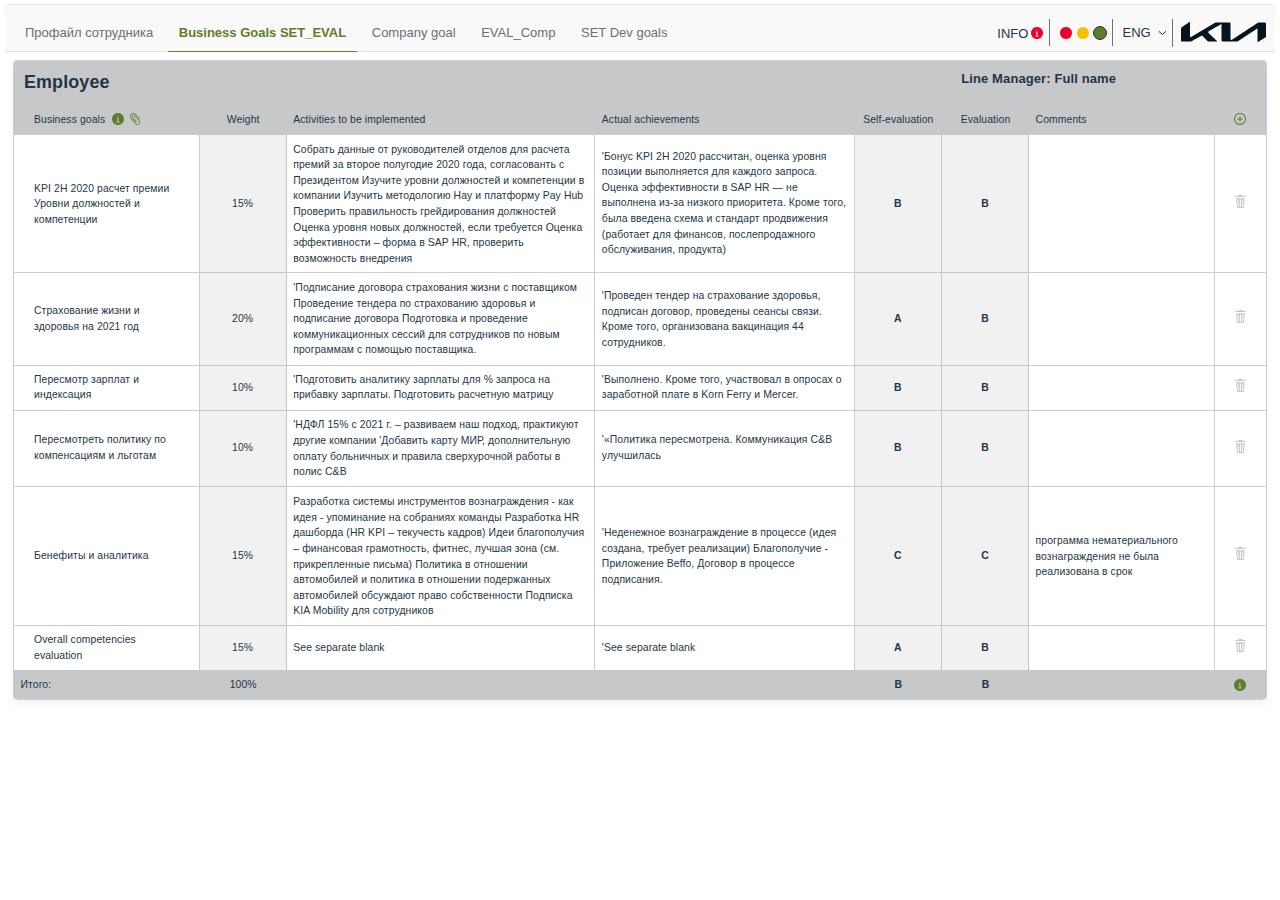
==== index.html @ 7da2debd "add table" ====
<!DOCTYPE html>
<html lang="en">

<head>
    <meta charset="UTF-8">
    <meta http-equiv="X-UA-Compatible" content="IE=edge">
    <meta name="viewport" content="width=device-width, initial-scale=1.0">
    <style class="theme">
    </style>
    <style>
        :root {
            --color-green: #5D7D2B;
            --color-red: #EA0029;
            --color-orange: #F3C300;
            --color-grey: #6D6E71;
            --color-blue: #1976D2;
            --color-dark-blue: #243646;
        }

        body,
        div,
        h2,
        h5,
        p,
        span {
            margin: 0;
            user-select: none;
            box-sizing: border-box;
        }

        body {
            border: 1px solid rgba(149, 155, 174, 0.25);
            border-radius: 4px;
            -webkit-border-radius: 4px;
            -moz-border-radius: 4px;
            -ms-border-radius: 4px;
            -o-border-radius: 4px;
            margin: 4px;
            min-width: 1000px;
            height: calc(100vh - 30px);
        }

        a {
            color: inherit;
            text-decoration: none;
            transition: opacity .3s ease;
            -webkit-transition: opacity .3s ease;
            -moz-transition: opacity .3s ease;
            -ms-transition: opacity .3s ease;
            -o-transition: opacity .3s ease;
        }

        a:hover {
            opacity: .8;
        }

        html {
            color: var(--color-dark-blue);
            font-size: 13px;
            font-family: Arial, sans-serif;
            font-weight: 400;
        }

        /* header */

        .header {
            border-bottom: 1px solid rgba(149, 155, 174, 0.25);
            display: flex;
            align-items: center;
            justify-content: space-between;
            flex-wrap: nowrap;
            padding: 9px;
            padding-bottom: 0;
            background-color: #F9F9F9;
        }

        .nav {
            color: var(--color-grey);
            white-space: nowrap;
        }

        .nav__link {
            padding: 11px;
            display: inline-block;
        }

        .nav__link.active {
            position: relative;
            color: var(--theme-color);
            font-weight: 700;
        }

        .nav__link.active::after {
            position: absolute;
            content: "";
            bottom: -1px;
            left: 0;
            right: 0;
            height: 1px;
            background: var(--theme-color);
        }

        .header__actions {
            display: flex;
            align-items: center;
            flex-wrap: nowrap;
        }

        #info-link {
            text-transform: uppercase;
            position: relative;
            padding-right: 15px;
            height: 14px;
        }

        #info-link>.info__icon {
            position: absolute;
            height: 14px;
            top: 50%;
            right: 0;
            transform: translateY(-50%);
        }

        .color-theme {
            display: flex;
            align-items: center;
        }

        .color-theme__item {
            display: inline-block;
            border: 1px solid #fff;
            width: 14px;
            height: 14px;
            border-radius: 50%;
            -webkit-border-radius: 50%;
            -moz-border-radius: 50%;
            -ms-border-radius: 50%;
            -o-border-radius: 50%;
            cursor: pointer;
            transition: opacity .3s ease;
            -webkit-transition: opacity .3s ease;
            -moz-transition: opacity .3s ease;
            -ms-transition: opacity .3s ease;
            -o-transition: opacity .3s ease;
        }

        .color-theme__item:not(:last-child) {
            margin-right: 3px;
        }

        .color-theme__item.red {
            background-color: var(--color-red);
        }

        .color-theme__item.orange {
            background-color: var(--color-orange);
        }

        .color-theme__item.green {
            background-color: var(--color-green);
        }

        .color-theme__item.active {
            border-color: var(--color-dark-blue);
            cursor: default;
        }

        .color-theme__item:not(.active):hover {
            opacity: .6;
        }

        .lang {
            cursor: pointer;
            transition: opactity .3s ease;
            -webkit-transition: opactity .3s ease;
            -moz-transition: opactity .3s ease;
            -ms-transition: opactity .3s ease;
            -o-transition: opactity .3s ease;
            white-space: nowrap;
        }

        .lang:hover {
            color: rgba(36, 54, 78, .7);
        }

        .lang .arrow-icon {
            position: relative;
            padding-right: 16px;
        }

        .lang .arrow-icon>svg {
            position: absolute;
            top: 50%;
            right: 0px;
            transform: translateY(-50%);
            -webkit-transform: translateY(-50%);
            -moz-transform: translateY(-50%);
            -ms-transform: translateY(-50%);
            -o-transform: translateY(-50%);
        }

        .actions__item {
            margin: 0 .6rem;
            position: relative;
            padding-top: .5rem;
            padding-bottom: .5rem;
        }

        .actions__item::after {
            content: "";
            position: absolute;
            top: 0;
            bottom: 0;
            right: -.5rem;
            width: 1px;
            background-color: var(--color-grey);
        }

        .logo {
            margin-left: .5rem;
        }

        .lang .menu-handler {
            display: none;
        }

        .lang .select {
            position: absolute;
            background-color: #F9F9F9;
            top: 2.5rem;
            left: -10px;
            right: 0;
            display: none;
            flex-direction: column;
            color: var(--color-dark-blue);
            border-radius: 4px;
            -webkit-border-radius: 4px;
            -moz-border-radius: 4px;
            -ms-border-radius: 4px;
            -o-border-radius: 4px;
            border: 1px solid rgba(149, 155, 174, 0.25);
        }

        .lang .menu-handler:checked~.select {
            display: flex;
        }

        .menu-handler:checked+.arrow-icon svg {
            transform: rotate(180deg) translateY(50%);
            -webkit-transform: rotate(180deg) translateY(50%);
            -moz-transform: rotate(180deg) translateY(50%);
            -ms-transform: rotate(180deg) translateY(50%);
            -o-transform: rotate(180deg) translateY(50%);
        }

        .lang .select .select__option {
            text-transform: uppercase;
            text-align: center;
            padding: .5rem;
            transition: background .2s ease;
            -webkit-transition: background .2s ease;
            -moz-transition: background .2s ease;
            -ms-transition: background .2s ease;
            -o-transition: background .2s ease;
        }

        .lang .select .select__option:hover {
            background-color: var(--color-grey);
            color: #fff;
        }

        /* table */

        .container {
            padding-left: 20px !important;
            padding-right: 20px !important;
        }

        .table {
            text-rendering: optimizeSpeed;
            line-height: 1.5;
            letter-spacing: 0.1px;
            color: var(--color-dark-blue);
            font-family: 'Roboto', "Arial", sans-serif;
            font-style: normal;
            font-weight: 400;
            padding: 8px;
        }

        .table .table__wrapper {
            border: 1px solid rgba(149, 155, 174, 0.5);
            -webkit-box-shadow: 0px 4px 8px rgba(0, 0, 0, 0.05);
            box-shadow: 0px 4px 8px rgba(0, 0, 0, 0.05);
            border-radius: 4px;
            display: flex;
            flex-direction: column;
        }

        .table .table__wrapper .table__header {
            display: -webkit-box;
            display: -ms-flexbox;
            display: flex;
            -webkit-box-pack: justify;
            -ms-flex-pack: justify;
            justify-content: space-between;
            background-color: #C7C8CA;
            font-weight: 700;
            padding-top: 8px;
        }


        .table .table__wrapper .table__header .header__title {
            font-size: 1.38rem;
            padding-left: 10px;
        }

        .table .table__wrapper .table__header .header__info {
            margin-right: 150px;
        }

        .text-center {
            text-align: center;
            justify-content: center;
        }

        .table .table__wrapper .table__row {
            display: -webkit-box;
            display: -ms-flexbox;
            display: flex;
            -webkit-box-pack: justify;
            -ms-flex-pack: justify;
            justify-content: space-between;
            -webkit-box-align: center;
            -ms-flex-align: center;
            align-items: center;
            font-size: .8rem;
        }

        .table .table__wrapper .table__row .table__col {
            width: 5%;
            -ms-grid-column-align: stretch;
            justify-self: stretch;
            text-overflow: ellipsis;
            overflow: hidden;
            padding: 0.5rem;
            border-right: 1px solid rgba(149, 155, 174, 0.5);
            border-top: 1px solid rgba(149, 155, 174, 0.5);
            align-self: stretch
        }

        .table .table__wrapper .table__row .table__col_gray {
            background-color: rgba(199, 200, 202, 0.25);
        }


        .table .table__wrapper .table__footer .table__row .table__col,
        .table .table__wrapper .table__head .table__row .table__col {
            border: none;
        }

        .table .table__wrapper .table__row .table__col:last-child {
            border-right: 0;
        }

        .table .table__wrapper .table__row .table__col.table__col_extra-mini {
            flex-grow: 1;
            flex-basis: 3rem;
        }

        .table .table__wrapper .table__row .table__col.table__col_mini {
            flex-grow: 2;
        }

        .table .table__wrapper .table__row .table__col.table__col_medium {
            flex-grow: 10;
        }

        .table .table__wrapper .table__row .table__col.table__col_extra-large {
            flex-grow: 20;
        }

        .table .table__wrapper .table__row .table__col.table__col_large {
            flex-grow: 16;
        }

        .table .table__wrapper .table__head {
            background: #C7C8CA;
            padding-top: .7rem;
            font-size: .85rem;
        }

        .table .table__wrapper .table__footer {
            background: #C7C8CA;
            border-radius: 0 0 3px 3px;
        }

        .font-bold {
            font-weight: 700;
        }

        .vertical-center {
            position: relative;
        }

        .col__text {
            position: relative;
            top: 50%;
            transform: translateY(-50%);
            -webkit-transform: translateY(-50%);
            -moz-transform: translateY(-50%);
            -ms-transform: translateY(-50%);
            -o-transform: translateY(-50%);
        }

        .flex {
            display: flex;
            align-items: center;
        }

        .button_info,
        .button_attachment {
            margin-left: .5rem;
        }

        .button {
            cursor: pointer;
        }

        .button:hover {
            opacity: .7;
        }

        .button_del:hover svg path {
            transition: fill .2s ease;
            -webkit-transition: fill .2s ease;
            -moz-transition: fill .2s ease;
            -ms-transition: fill .2s ease;
            -o-transition: fill .2s ease;
        }

        .button_del:hover svg path {
            fill: var(--color-red);
        }

        .button_theme-color svg path {
            fill: var(--theme-color);
        }

        .scroll-container {
            overflow-y: auto;
            scrollbar-width: 5px;
            scrollbar-color: #C7C8CA;
        }

        .scroll-container::-webkit-scrollbar-track {
            box-shadow: none;
            -webkit-box-shadow: none;
            background-color: #fff;
        }

        .scroll-container::-webkit-scrollbar {
            width: 5px;
            background-color: #fff;
        }

        .scroll-container::-webkit-scrollbar-thumb {
            background-color: #C7C8CA;
            border-radius: 10px;
            -webkit-border-radius: 10px;
            -moz-border-radius: 10px;
            -ms-border-radius: 10px;
            -o-border-radius: 10px;
        }




        body {
            overflow-y: hidden;
            scrollbar-width: 5px;
            height: 8px;
            scrollbar-color: #C7C8CA;
        }

        body::-webkit-scrollbar-track {
            box-shadow: none;
            -webkit-box-shadow: none;
            background-color: #fff;
        }

        body::-webkit-scrollbar {
            width: 8px;
            height: 8px;
            background-color: #fff;
        }

        body::-webkit-scrollbar-thumb {
            background-color: #C7C8CA;
            border-radius: 10px;
            -webkit-border-radius: 10px;
            -moz-border-radius: 10px;
            -ms-border-radius: 10px;
            -o-border-radius: 10px;
        }

        .table .table__wrapper .table__row .table__col.table__col_relative {
            position: relative;
            overflow: visible;
        }

        .table__col_relative .tooltip {
            display: none;
        }

        .table .table__wrapper .table__row .table__col.table__col_relative .tooltip.active {
            display: block;
            position: absolute;
            bottom: 0;
            left: 10px;
            background: #FFFBDA;
            border: 0.3px solid #928407;
            z-index: 1;
            padding: 20px 20px 10px 10px;
            transform: translateY(100%);
        }

        .cross {
            width: 10px;
            height: 10px;
            position: absolute;
            top: 5px;
            right: 5px;
            cursor: pointer;
        }

        .cross .line {
            top: 5px;
            height: 1px;
            background: #928407;
            transform: rotate(45deg) translate(3px, 3px);
        }

        .cross .line::before {
            content: "";
            display: block;
            height: 1px;
            background: #928407;
            transform: rotate(90deg);
            -webkit-transform: rotate(90deg);
            -moz-transform: rotate(90deg);
            -ms-transform: rotate(90deg);
            -o-transform: rotate(90deg);
        }
    </style>
</head>

<body class="body_scroll">

    <header class="header">
        <nav class="nav">
            <a href="profile-link" id="profile-link" class="nav__link">Профайл сотрудника</a>
            <a href="SET_EVAL-link" id="SET_EVAL-link" class="nav__link active">Business Goals SET_EVAL</a>
            <a href="Сompany_goal-link" id="Сompany_goal-link" class="nav__link">Сompany goal</a>
            <a href="EVAL_Comp-link" id="EVAL_Comp-link" class="nav__link">EVAL_Comp</a>
            <a href="SET_Dev_goals-link" id="SET_Dev_goals-link" class="nav__link">SET Dev goals</a>
        </nav>

        <div class="header__actions">
            <a href="info-link" id="info-link" class="info actions__item">
                <span>info</span>
                <svg class="info__icon" width="12" height="12" viewBox="0 0 12 12" fill="none"
                    xmlns="http://www.w3.org/2000/svg">
                    <path
                        d="M6 0C2.69147 0 0 2.69147 0 6C0 9.30853 2.69147 12 6 12C9.30853 12 12 9.30853 12 6C12 2.69147 9.30853 0 6 0ZM6 2.50003C6.27603 2.50003 6.49997 2.72397 6.49997 3C6.49997 3.27603 6.27603 3.49997 6 3.49997C5.72397 3.49997 5.50003 3.27603 5.50003 3C5.50003 2.72397 5.72397 2.50003 6 2.50003ZM7.125 9.49997H4.875C4.59851 9.49997 4.37503 9.27603 4.37503 9C4.37503 8.72397 4.59851 8.50003 4.875 8.50003H5.50003V5.50003H5.12503C4.84854 5.50003 4.62497 5.276 4.62497 4.99997C4.62497 4.72403 4.84854 4.5 5.12503 4.5H6C6.27649 4.5 6.49997 4.72403 6.49997 4.99997V8.50003H7.125C7.40149 8.50003 7.62497 8.72397 7.62497 9C7.62497 9.27603 7.40149 9.49997 7.125 9.49997Z"
                        fill="#EA0029" />
                </svg>

            </a>
            <div class="color-theme actions__item">
                <div class="color-theme__item red" data-color="red"></div>
                <div class="color-theme__item orange" data-color="orange"></div>
                <div class="color-theme__item green" data-color="green"></div>
            </div>
            <label for="menu-handler" class="lang actions__item">
                <span class="selected-lang">
                    ENG
                </span>
                <input class="menu-handler" type="checkbox" id="menu-handler">

                <span class="arrow-icon">
                    <svg width="9" height="5" viewBox="0 0 9 5" fill="none" xmlns="http://www.w3.org/2000/svg">
                        <path d="M7.75 1L4.375 4L1 1" stroke="#212936" stroke-linecap="round" stroke-linejoin="round" />
                    </svg>

                </span>

                <div class="select">
                    <a href="set_lang_en" id="set_lang_en" class="select__option">eng</a>
                    <a href="set_lang_ru" id="set_lang_ru" class="select__option">ru</a>
                    <a href="set_lang_de" id="set_lang_de" class="select__option">de</a>
                </div>
            </label>
            <div class="logo">
                <svg width="85" height="21" viewBox="0 0 85 21" fill="none" xmlns="http://www.w3.org/2000/svg">
                    <path
                        d="M1 6.00007L8.5 1.00007C8.9 0.733405 9 1.55563 9 2.00007V15.5001C9 16.3001 9.66667 16.1667 10 16.0001L34.5 1.50007H48C49.2 1.50007 49.5 2.16674 49.5 2.50007V18.0001C49.5 18.8001 50.1667 19.0001 50.5 19.0001C59 13.5001 76.1 2.40007 76.5 2.00007C76.9 1.60007 77.6667 1.50007 78 1.50007H83.5C84.7 1.50007 85 2.50007 85 3.00007V16.0001C83.1667 17.1667 79.2 19.7001 78 20.5001C76.8 21.3001 76.5 20.8334 76.5 20.5001V8.00007C76.5 7.20007 75.8333 7.66674 75.5 8.00007L56.5 20.5001H42C40.8 20.5001 40.5 19.8334 40.5 19.5001V3.50007C40.5 3.10007 39.8333 3.33341 39.5 3.50007C35.6667 5.66674 27.9 10.1001 27.5 10.5001C27.1 10.9001 27.3333 11.6667 27.5 12.0001L36.5 20.5001H27L21.5 15.0001C21.1 14.6001 20.3333 14.8334 20 15.0001C17.8333 16.1667 13.2 18.7001 12 19.5001C10.8 20.3001 9.83333 20.5001 9.5 20.5001H1C0.2 20.5001 0 19.8334 0 19.5001V8.50007C0 6.90007 0.666667 6.16674 1 6.00007Z"
                        fill="#05141F" />
                </svg>

            </div>
        </div>
    </header>

    <!-- table -->
    <div class="table">
        <div class="table__wrapper">
            <div class="table__header ">
                <p class="header__title">Employee</p>
                <p class="header__info">Line Manager: Full name</p>
            </div>

            <!-- Шапка таблицы -->
            <div class="table__head ">
                <!-- Ряд таблицы -->
                <div class="table__row">
                    <!-- Колонка таблицы и ее размер
                (table__col_extra-mini table__col_mini table__col_medium table__col_large table__col_extra-large) -->
                    <div class="table__col table__col_medium container flex table__col_relative">
                        <!-- окно подсказки (открывается после нажатия иконки инфо) -->
                        <div class="tooltip" id="tooltip">
                            <!-- текст -->
                            <span>
                                ТекстТекстТекстТекстТекстТекстТекстТекст
                            </span>
                            <div class="cross" id="close-tooltip">
                                <div class="line"></div>
                            </div>

                        </div>
                        <p>Business goals</p>
                        <div id="button_head-info" class="button button_theme-color button_info flex"><svg
                                class="info__icon" width="12" height="12" viewBox="0 0 12 12" fill="none"
                                xmlns="http://www.w3.org/2000/svg">
                                <path
                                    d="M6 0C2.69147 0 0 2.69147 0 6C0 9.30853 2.69147 12 6 12C9.30853 12 12 9.30853 12 6C12 2.69147 9.30853 0 6 0ZM6 2.50003C6.27603 2.50003 6.49997 2.72397 6.49997 3C6.49997 3.27603 6.27603 3.49997 6 3.49997C5.72397 3.49997 5.50003 3.27603 5.50003 3C5.50003 2.72397 5.72397 2.50003 6 2.50003ZM7.125 9.49997H4.875C4.59851 9.49997 4.37503 9.27603 4.37503 9C4.37503 8.72397 4.59851 8.50003 4.875 8.50003H5.50003V5.50003H5.12503C4.84854 5.50003 4.62497 5.276 4.62497 4.99997C4.62497 4.72403 4.84854 4.5 5.12503 4.5H6C6.27649 4.5 6.49997 4.72403 6.49997 4.99997V8.50003H7.125C7.40149 8.50003 7.62497 8.72397 7.62497 9C7.62497 9.27603 7.40149 9.49997 7.125 9.49997Z"
                                    fill="gray" />
                            </svg>
                        </div>
                        <a id="button_attachment" href="button button_attachment"
                            class="button_attachment button_theme-color flex">
                            <svg xmlns="http://www.w3.org/2000/svg" width="11" height="12" viewBox="0 0 11 12"
                                fill="none">
                                <path
                                    d="M9.44164 7.39591L8.60855 6.5084L4.85979 2.51492C4.1689 1.78441 3.05366 1.78661 2.36536 2.51988C1.67705 3.25315 1.67498 4.44125 2.3607 5.17727L6.10929 9.17194C6.26261 9.33537 6.5113 9.33537 6.66471 9.17194C6.81803 9.00852 6.81803 8.74367 6.66471 8.58024L2.91612 4.58557C2.53273 4.17713 2.53273 3.51506 2.91612 3.10663C3.29951 2.69819 3.92098 2.69819 4.30437 3.10663L8.05408 7.1001L8.88717 7.98752C9.57737 8.72309 9.57711 9.91541 8.88674 10.6506C8.19628 11.3858 7.07716 11.3856 6.38696 10.6501L5.69288 9.91036L1.80537 5.76888L1.52761 5.47308C0.556813 4.40652 0.569144 2.70738 1.55521 1.65681C2.54136 0.606325 4.1363 0.593189 5.13746 1.62741L9.30263 6.06478C9.40189 6.17043 9.5465 6.21168 9.68197 6.173C9.81752 6.13432 9.92342 6.02161 9.95972 5.87719C9.99602 5.73278 9.95722 5.57881 9.85805 5.47308L5.69288 1.0358C4.38844 -0.347513 2.27912 -0.344941 0.977711 1.04158C-0.323788 2.42802 -0.326203 4.67513 0.972279 6.06478L5.13746 10.5021L5.83257 11.2418C6.83502 12.2675 8.42367 12.2504 9.40637 11.2032C10.3892 10.156 10.4048 8.46357 9.44164 7.39591Z"
                                    fill="#5D7D2B" />
                            </svg>
                        </a>
                    </div>
                    <div class="table__col table__col_mini  text-center">Weight</div>
                    <div class="table__col table__col_extra-large"> Activities to be implemented </div>
                    <div class="table__col table__col_large">Actual achievements</div>
                    <div class="table__col table__col_mini text-center">Self-evaluation</div>
                    <div class="table__col table__col_mini text-center">Evaluation</div>
                    <div class="table__col table__col_medium"> Comments</div>
                    <div class="table__col table__col_extra-mini vertical-center text-center flex">
                        <a class="button button_add flex text-center button_theme-color" id="button_add"
                            href="button_add">
                            <svg width="12" height="12" viewBox="0 0 12 12" fill="none"
                                xmlns="http://www.w3.org/2000/svg">
                                <path fill-rule="evenodd" clip-rule="evenodd"
                                    d="M12 6C12 9.31371 9.31371 12 6 12C2.68629 12 0 9.31371 0 6C0 2.68629 2.68629 0 6 0C9.31371 0 12 2.68629 12 6ZM10.9756 6C10.9756 8.74795 8.74795 10.9756 6 10.9756C3.25205 10.9756 1.02439 8.74795 1.02439 6C1.02439 3.25205 3.25205 1.02439 6 1.02439C8.74795 1.02439 10.9756 3.25205 10.9756 6ZM5.5122 3.5122C5.5122 3.24279 5.73059 3.02439 6 3.02439C6.26941 3.02439 6.4878 3.24279 6.4878 3.5122V5.5122H8.4878C8.75721 5.5122 8.97561 5.73059 8.97561 6C8.97561 6.26941 8.75721 6.4878 8.4878 6.4878H6.4878V8.4878C6.4878 8.75721 6.26941 8.97561 6 8.97561C5.73059 8.97561 5.5122 8.75721 5.5122 8.4878V6.4878H3.5122C3.24279 6.4878 3.02439 6.26941 3.02439 6C3.02439 5.73059 3.24279 5.5122 3.5122 5.5122H5.5122V3.5122Z"
                                    fill="#5D7D2B" />
                            </svg>
                        </a>
                    </div>
                </div>
            </div>

            <div class="table__body scroll-container"></div>

        </div>
    </div>
</body>
<script>
    // цветовая тема
    // green или red или orange
    let themeColor = "green";

    // заполнение таблицы текстом (основная часть)
    const tableContent = [
        // ряд 1
        {
            col_1: `KPI 2H 2020 расчет премии Уровни должностей и компетенции`,
            col_2: `15%`,
            col_3: `Собрать данные от руководителей отделов для расчета премий за второе полугодие 2020 года, согласованть с Президентом
Изучите уровни должностей и компетенции в компании
Изучить методологию Hay и платформу Pay Hub
Проверить правильность грейдирования должностей
Оценка уровня новых должностей, если требуется
Оценка эффективности – форма в SAP HR, проверить возможность внедрения`,
            col_4: `'Бонус KPI 2H 2020 рассчитан, оценка уровня позиции выполняется для каждого запроса.
Оценка эффективности в SAP HR — не выполнена из-за низкого приоритета.
Кроме того, была введена схема и стандарт продвижения (работает для финансов, послепродажного обслуживания, продукта)`,
            col_5: `b`,
            col_6: `b`,
            col_7: ``
        },
        // ряд 2
        {
            col_1: `Страхование жизни и здоровья на 2021 год`,
            col_2: `20%`,
            col_3: `'Подписание договора страхования жизни с поставщиком
Проведение тендера по страхованию здоровья и подписание договора
Подготовка и проведение коммуникационных сессий для сотрудников по новым программам с помощью поставщика.`,
            col_4: `'Проведен тендер на страхование здоровья, подписан договор, проведены сеансы связи. Кроме того, организована вакцинация 44 сотрудников.`,
            col_5: `A`,
            col_6: `B`,
            col_7: ``
        },
        // ряд 3
        {
            col_1: `Пересмотр зарплат и индексация`,
            col_2: `10%`,
            col_3: `'Подготовить аналитику зарплаты для % запроса на прибавку зарплаты.
Подготовить расчетную матрицу`,
            col_4: `'Выполнено. Кроме того, участвовал в опросах о заработной плате в Korn Ferry и Mercer.`,
            col_5: `B`,
            col_6: `B`,
            col_7: ``
        },
        // ряд 4
        {
            col_1: `Пересмотреть политику по компенсациям и льготам`,
            col_2: `10%`,
            col_3: `'НДФЛ 15% с 2021 г. – развиваем наш подход, практикуют другие компании
'Добавить карту МИР, дополнительную оплату больничных и правила сверхурочной работы в полис C&B`,
            col_4: `'«Политика пересмотрена.
Коммуникация C&B улучшилась`,
            col_5: `B`,
            col_6: `B`,
            col_7: ``
        },
        // ряд 5
        {
            col_1: `Бенефиты и аналитика`,
            col_2: `15%`,
            col_3: `Разработка системы инструментов вознаграждения - как идея - упоминание на собраниях команды
Разработка HR дашборда (HR KPI – текучесть кадров)
Идеи благополучия – финансовая грамотность, фитнес, лучшая зона (см. прикрепленные письма)
Политика в отношении автомобилей и политика в отношении подержанных автомобилей обсуждают право собственности
Подписка KIA Mobility для сотрудников`,
            col_4: `'Неденежное вознаграждение в процессе (идея создана, требует реализации)
Благополучие - Приложение Beffo, Договор в процессе подписания.`,
            col_5: `C`,
            col_6: `C`,
            col_7: `программа нематериального вознаграждения не была реализована в срок`
        },
        // ряд 6
        {
            col_1: `Overall competencies evaluation`,
            col_2: `15%`,
            col_3: `See separate blank`,
            col_4: `'See separate blank`,
            col_5: `A`,
            col_6: `B`,
            col_7: ``
        },
    ];
    // заполнение таблицы текстом (итог)
    const tableSum = {
        weight: '100%',
        selfEvaluation: 'b',
        evaluation: 'b'
    }



    // ---------------------------------------------


    // theme
    const changeThemeButtons = document.querySelectorAll('.color-theme__item')
    const style = document.querySelector('style.theme');

    style.innerHTML = `:root {--theme-color: var(--color-${themeColor})}`;

    const changeThemeHandler = (e) => {
        const button = e.currentTarget;
        themeColor = button.getAttribute('data-color')
        changeThemeButtons.forEach(button => button.classList.remove('active'))
        if (button.getAttribute('data-color') === themeColor) button.classList.add('active');
        style.innerHTML = `:root {--theme-color: var(--color-${themeColor})}`;
    }
    changeThemeButtons.forEach(button => {
        if (button.getAttribute('data-color') === themeColor) button.classList.add('active');
        button.addEventListener('click', changeThemeHandler)
    })

    // fill table

    const tableWrap = document.querySelector('.table__body');
    const tableRowTemplate = (content) => {
        const row = document.createElement('div')
        row.className = 'table__row';
        row.innerHTML = `
            <div class="table__col table__col_medium container vertical-center">
                <p class="col__text">
                    ${content.col_1}
                </p>
            </div>
            <div class="table__col table__col_mini vertical-center table__col_gray">
                <p class="col__text text-center"> ${content.col_2}</p>
            </div>
            <div class="table__col table__col_extra-large vertical-center">
                <p class="col__text">
                    ${content.col_3}
                </p>
            </div>
            <div class="table__col table__col_large vertical-center">
                <p class="col__text">
                    ${content.col_4}
                </p>
            </div>
            <div class="table__col vertical-center table__col_mini vertical-center font-bold table__col_gray">
                <p class="col__text text-center"> ${content.col_5.toUpperCase()}</p>
            </div>
            <div class="table__col vertical-center table__col_mini vertical-center font-bold table__col_gray">
                <p class="col__text text-center"> ${content.col_6.toUpperCase()}</p>
            </div>
            <div class="table__col table__col_medium vertical-center">
                <p class="col__text"> ${content.col_7}</p>
            </div>
            <div class="table__col vertical-center table__col_extra-mini vertical-center text-center flex">
                    <a class="button button_del text-center" id="button_del" href="button_del">
                        <svg width="11" height="13" viewBox="0 0 11 13" fill="none"
                            xmlns="http://www.w3.org/2000/svg">
                            <path fill-rule="evenodd" clip-rule="evenodd"
                                d="M3.60472 0C3.35059 0 3.14454 0.206027 3.14454 0.460177V1.07375H0.460177C0.206046 1.07375 0 1.27977 0 1.53392V2.0708H10.8909V1.53392C10.8909 1.27977 10.6848 1.07375 10.4307 1.07375H7.74631V0.460177C7.74631 0.206027 7.54027 0 7.28614 0H3.60472ZM9.87268 3.14454H1.0354C1.3294 5.88004 1.93274 11.5121 1.9941 12.1563C2.05546 12.8006 2.76106 12.9872 3.10619 13H7.93805C8.64366 13 8.89676 12.3097 8.9351 11.9646L9.87268 3.14454ZM4.90856 4.67847C4.90856 4.38196 5.14893 4.14159 5.44543 4.14159C5.74194 4.14159 5.98231 4.38196 5.98231 4.67847V11.5044C5.98231 11.8009 5.74194 12.0413 5.44543 12.0413C5.14893 12.0413 4.90856 11.8009 4.90856 11.5044V4.67847ZM2.34301 4.76105C2.31975 4.46546 2.54052 4.20698 2.83611 4.18371C3.1317 4.16045 3.39019 4.38122 3.41345 4.67681L3.94901 11.4817C3.97227 11.7773 3.7515 12.0358 3.45591 12.0591C3.16032 12.0823 2.90183 11.8616 2.87857 11.566L2.34301 4.76105ZM8.05766 4.18372C7.76207 4.16045 7.50359 4.38122 7.48032 4.67681L6.94476 11.4817C6.9215 11.7773 7.14227 12.0358 7.43786 12.0591C7.73345 12.0823 7.99194 11.8616 8.0152 11.566L8.55076 4.76106C8.57402 4.46546 8.35326 4.20698 8.05766 4.18372Z"
                                fill="#C7C8CA" />
                        </svg>

                    </a>
            </div>`
        return row
    };

    const tableSumTemplate = (content) => {
        const footer = document.createElement('div');
        footer.className = 'table__footer';
        footer.innerHTML = `
            <div class="table__row">
                <div class="table__col table__col_medium">Итого:</div>
                <div class="table__col table__col_mini vertical-center text-center">
                    ${content.weight}
                </div>
                <div class="table__col table__col_extra-large"></div>
                <div class="table__col table__col_large"></div>
                <div class="table__col table__col_mini vertical-center font-bold text-center table__col_gray">
                    ${content.selfEvaluation.toUpperCase()}
                </div>
                <div class="table__col table__col_mini vertical-center font-bold text-center table__col_gray">
                    ${content.evaluation.toUpperCase()}
                </div>
                <div class="table__col table__col_medium"></div>
                <div class="table__col table__col_extra-mini vertical-center flex text-center">
                    <a href="button_sum-info" id="button_sum-info"
                        class="button button_sum-info button_theme-color flex text-center">
                        <svg class="info__icon" width="12" height="12" viewBox="0 0 12 12" fill="none"
                            xmlns="http://www.w3.org/2000/svg">
                            <path
                                d="M6 0C2.69147 0 0 2.69147 0 6C0 9.30853 2.69147 12 6 12C9.30853 12 12 9.30853 12 6C12 2.69147 9.30853 0 6 0ZM6 2.50003C6.27603 2.50003 6.49997 2.72397 6.49997 3C6.49997 3.27603 6.27603 3.49997 6 3.49997C5.72397 3.49997 5.50003 3.27603 5.50003 3C5.50003 2.72397 5.72397 2.50003 6 2.50003ZM7.125 9.49997H4.875C4.59851 9.49997 4.37503 9.27603 4.37503 9C4.37503 8.72397 4.59851 8.50003 4.875 8.50003H5.50003V5.50003H5.12503C4.84854 5.50003 4.62497 5.276 4.62497 4.99997C4.62497 4.72403 4.84854 4.5 5.12503 4.5H6C6.27649 4.5 6.49997 4.72403 6.49997 4.99997V8.50003H7.125C7.40149 8.50003 7.62497 8.72397 7.62497 9C7.62497 9.27603 7.40149 9.49997 7.125 9.49997Z"
                                fill="gray" />
                        </svg>
                    </a>
                </div>
            </div>
            `;
        return footer
    }


    tableContent.forEach(content => tableWrap.appendChild(tableRowTemplate(content)));
    tableWrap.appendChild(tableSumTemplate(tableSum));

    // scroll
    const scrollContainer = document.querySelector('.scroll-container');
    scrollContainer.style.maxHeight = `calc(100vh - ${scrollContainer.offsetTop}px - 30px)`;

    // tooltip
    document.querySelector('#button_head-info').onclick = () => document.querySelector('#tooltip').classList.add('active')
    document.querySelector('#close-tooltip').onclick = () => document.querySelector('#tooltip').classList.remove('active')

</script>

</html>
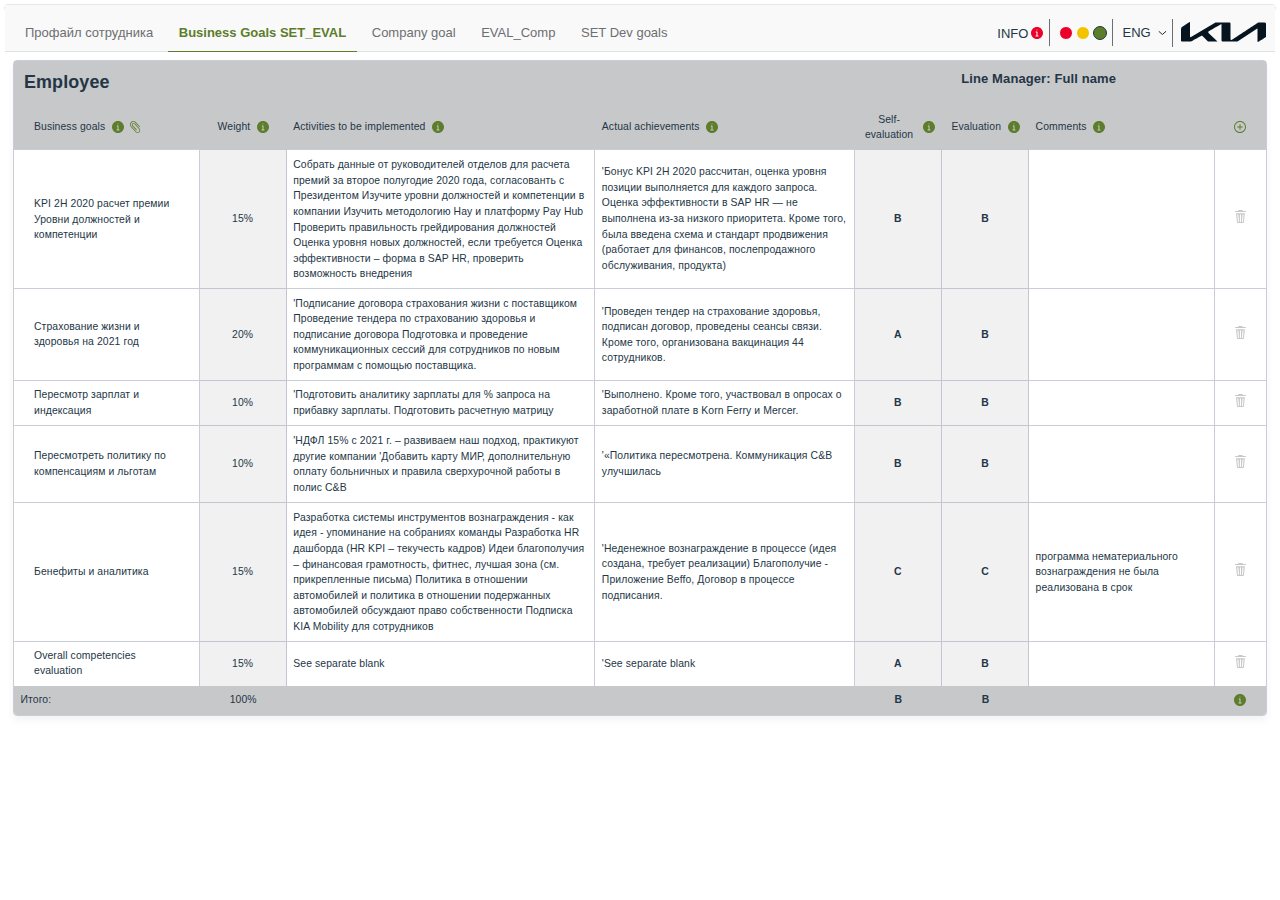
==== commit 212b24db: "add additional tooltips" ====
--- a/index.html
+++ b/index.html
@@ -36,7 +36,7 @@
             -ms-border-radius: 4px;
             -o-border-radius: 4px;
             margin: 4px;
-            min-width: 1000px;
+            min-width: 1020px;
             height: calc(100vh - 30px);
         }
 
@@ -191,7 +191,7 @@
         .lang .arrow-icon>svg {
             position: absolute;
             top: 50%;
-            right: 0px;
+            right: 0;
             transform: translateY(-50%);
             -webkit-transform: translateY(-50%);
             -moz-transform: translateY(-50%);
@@ -551,6 +551,11 @@
             -ms-transform: rotate(90deg);
             -o-transform: rotate(90deg);
         }
+
+        .align-left {
+            justify-content: flex-start;
+            text-align: left;
+        }
     </style>
 </head>
 
@@ -626,25 +631,26 @@
                     <!-- Колонка таблицы и ее размер
                 (table__col_extra-mini table__col_mini table__col_medium table__col_large table__col_extra-large) -->
                     <div class="table__col table__col_medium container flex table__col_relative">
+
+                        <p>Business goals</p>
+                        <div class="button button_head-info button_theme-color button_info flex"><svg class="info__icon"
+                                width="12" height="12" viewBox="0 0 12 12" fill="none"
+                                xmlns="http://www.w3.org/2000/svg">
+                                <path
+                                    d="M6 0C2.69147 0 0 2.69147 0 6C0 9.30853 2.69147 12 6 12C9.30853 12 12 9.30853 12 6C12 2.69147 9.30853 0 6 0ZM6 2.50003C6.27603 2.50003 6.49997 2.72397 6.49997 3C6.49997 3.27603 6.27603 3.49997 6 3.49997C5.72397 3.49997 5.50003 3.27603 5.50003 3C5.50003 2.72397 5.72397 2.50003 6 2.50003ZM7.125 9.49997H4.875C4.59851 9.49997 4.37503 9.27603 4.37503 9C4.37503 8.72397 4.59851 8.50003 4.875 8.50003H5.50003V5.50003H5.12503C4.84854 5.50003 4.62497 5.276 4.62497 4.99997C4.62497 4.72403 4.84854 4.5 5.12503 4.5H6C6.27649 4.5 6.49997 4.72403 6.49997 4.99997V8.50003H7.125C7.40149 8.50003 7.62497 8.72397 7.62497 9C7.62497 9.27603 7.40149 9.49997 7.125 9.49997Z"
+                                    fill="gray" />
+                            </svg>
+                        </div>
                         <!-- окно подсказки (открывается после нажатия иконки инфо) -->
                         <div class="tooltip" id="tooltip">
                             <!-- текст -->
                             <span>
                                 ТекстТекстТекстТекстТекстТекстТекстТекст
                             </span>
-                            <div class="cross" id="close-tooltip">
+                            <div class="cross close-tooltip">
                                 <div class="line"></div>
                             </div>
 
-                        </div>
-                        <p>Business goals</p>
-                        <div id="button_head-info" class="button button_theme-color button_info flex"><svg
-                                class="info__icon" width="12" height="12" viewBox="0 0 12 12" fill="none"
-                                xmlns="http://www.w3.org/2000/svg">
-                                <path
-                                    d="M6 0C2.69147 0 0 2.69147 0 6C0 9.30853 2.69147 12 6 12C9.30853 12 12 9.30853 12 6C12 2.69147 9.30853 0 6 0ZM6 2.50003C6.27603 2.50003 6.49997 2.72397 6.49997 3C6.49997 3.27603 6.27603 3.49997 6 3.49997C5.72397 3.49997 5.50003 3.27603 5.50003 3C5.50003 2.72397 5.72397 2.50003 6 2.50003ZM7.125 9.49997H4.875C4.59851 9.49997 4.37503 9.27603 4.37503 9C4.37503 8.72397 4.59851 8.50003 4.875 8.50003H5.50003V5.50003H5.12503C4.84854 5.50003 4.62497 5.276 4.62497 4.99997C4.62497 4.72403 4.84854 4.5 5.12503 4.5H6C6.27649 4.5 6.49997 4.72403 6.49997 4.99997V8.50003H7.125C7.40149 8.50003 7.62497 8.72397 7.62497 9C7.62497 9.27603 7.40149 9.49997 7.125 9.49997Z"
-                                    fill="gray" />
-                            </svg>
                         </div>
                         <a id="button_attachment" href="button button_attachment"
                             class="button_attachment button_theme-color flex">
@@ -656,12 +662,142 @@
                             </svg>
                         </a>
                     </div>
-                    <div class="table__col table__col_mini  text-center">Weight</div>
-                    <div class="table__col table__col_extra-large"> Activities to be implemented </div>
-                    <div class="table__col table__col_large">Actual achievements</div>
-                    <div class="table__col table__col_mini text-center">Self-evaluation</div>
-                    <div class="table__col table__col_mini text-center">Evaluation</div>
-                    <div class="table__col table__col_medium"> Comments</div>
+                    <div class="table__col table__col_mini text-center table__col_relative flex">
+                        <span>Weight</span>
+                        <div class="button button_head-info button_theme-color button_info flex"><svg class="info__icon"
+                                width="12" height="12" viewBox="0 0 12 12" fill="none"
+                                xmlns="http://www.w3.org/2000/svg">
+                                <path
+                                    d="M6 0C2.69147 0 0 2.69147 0 6C0 9.30853 2.69147 12 6 12C9.30853 12 12 9.30853 12 6C12 2.69147 9.30853 0 6 0ZM6 2.50003C6.27603 2.50003 6.49997 2.72397 6.49997 3C6.49997 3.27603 6.27603 3.49997 6 3.49997C5.72397 3.49997 5.50003 3.27603 5.50003 3C5.50003 2.72397 5.72397 2.50003 6 2.50003ZM7.125 9.49997H4.875C4.59851 9.49997 4.37503 9.27603 4.37503 9C4.37503 8.72397 4.59851 8.50003 4.875 8.50003H5.50003V5.50003H5.12503C4.84854 5.50003 4.62497 5.276 4.62497 4.99997C4.62497 4.72403 4.84854 4.5 5.12503 4.5H6C6.27649 4.5 6.49997 4.72403 6.49997 4.99997V8.50003H7.125C7.40149 8.50003 7.62497 8.72397 7.62497 9C7.62497 9.27603 7.40149 9.49997 7.125 9.49997Z"
+                                    fill="gray" />
+                            </svg>
+                        </div>
+                        <div class="tooltip" id="tooltip">
+                            <!-- текст -->
+                            <span>
+                                ТекстТекстТекстТекстТекстТекстТекстТекст
+                            </span>
+                            <div class="cross close-tooltip">
+                                <div class="line"></div>
+                            </div>
+
+                        </div>
+                    </div>
+                    <div class="table__col table__col_extra-large text-center table__col_relative flex align-left">
+
+                        <span>Activities
+                            to be implemented</span>
+                        <div class="button button_head-info button_theme-color button_info flex"><svg class="info__icon"
+                                width="12" height="12" viewBox="0 0 12 12" fill="none"
+                                xmlns="http://www.w3.org/2000/svg">
+                                <path
+                                    d="M6 0C2.69147 0 0 2.69147 0 6C0 9.30853 2.69147 12 6 12C9.30853 12 12 9.30853 12 6C12 2.69147 9.30853 0 6 0ZM6 2.50003C6.27603 2.50003 6.49997 2.72397 6.49997 3C6.49997 3.27603 6.27603 3.49997 6 3.49997C5.72397 3.49997 5.50003 3.27603 5.50003 3C5.50003 2.72397 5.72397 2.50003 6 2.50003ZM7.125 9.49997H4.875C4.59851 9.49997 4.37503 9.27603 4.37503 9C4.37503 8.72397 4.59851 8.50003 4.875 8.50003H5.50003V5.50003H5.12503C4.84854 5.50003 4.62497 5.276 4.62497 4.99997C4.62497 4.72403 4.84854 4.5 5.12503 4.5H6C6.27649 4.5 6.49997 4.72403 6.49997 4.99997V8.50003H7.125C7.40149 8.50003 7.62497 8.72397 7.62497 9C7.62497 9.27603 7.40149 9.49997 7.125 9.49997Z"
+                                    fill="gray" />
+                            </svg>
+                        </div>
+                        <div class="tooltip" id="tooltip">
+                            <!-- текст -->
+                            <span>
+                                ТекстТекстТекстТекстТекстТекстТекстТекст
+                            </span>
+                            <div class="cross close-tooltip">
+                                <div class="line"></div>
+                            </div>
+
+                        </div>
+
+                    </div>
+                    <div class="table__col table__col_large table__col_relative flex">
+
+                        <span>Actual achievements</span>
+                        <div class="button button_head-info button_theme-color button_info flex"><svg class="info__icon"
+                                width="12" height="12" viewBox="0 0 12 12" fill="none"
+                                xmlns="http://www.w3.org/2000/svg">
+                                <path
+                                    d="M6 0C2.69147 0 0 2.69147 0 6C0 9.30853 2.69147 12 6 12C9.30853 12 12 9.30853 12 6C12 2.69147 9.30853 0 6 0ZM6 2.50003C6.27603 2.50003 6.49997 2.72397 6.49997 3C6.49997 3.27603 6.27603 3.49997 6 3.49997C5.72397 3.49997 5.50003 3.27603 5.50003 3C5.50003 2.72397 5.72397 2.50003 6 2.50003ZM7.125 9.49997H4.875C4.59851 9.49997 4.37503 9.27603 4.37503 9C4.37503 8.72397 4.59851 8.50003 4.875 8.50003H5.50003V5.50003H5.12503C4.84854 5.50003 4.62497 5.276 4.62497 4.99997C4.62497 4.72403 4.84854 4.5 5.12503 4.5H6C6.27649 4.5 6.49997 4.72403 6.49997 4.99997V8.50003H7.125C7.40149 8.50003 7.62497 8.72397 7.62497 9C7.62497 9.27603 7.40149 9.49997 7.125 9.49997Z"
+                                    fill="gray" />
+                            </svg>
+                        </div>
+                        <div class="tooltip" id="tooltip">
+                            <!-- текст -->
+                            <span>
+                                ТекстТекстТекстТекстТекстТекстТекстТекст
+                            </span>
+                            <div class="cross close-tooltip">
+                                <div class="line"></div>
+                            </div>
+
+                        </div>
+                    </div>
+                    <div class="table__col table__col_mini text-center table__col_relative flex">
+
+                        <span>Self-evaluation</span>
+                        <div class="button button_head-info button_theme-color button_info flex"><svg class="info__icon"
+                                width="12" height="12" viewBox="0 0 12 12" fill="none"
+                                xmlns="http://www.w3.org/2000/svg">
+                                <path
+                                    d="M6 0C2.69147 0 0 2.69147 0 6C0 9.30853 2.69147 12 6 12C9.30853 12 12 9.30853 12 6C12 2.69147 9.30853 0 6 0ZM6 2.50003C6.27603 2.50003 6.49997 2.72397 6.49997 3C6.49997 3.27603 6.27603 3.49997 6 3.49997C5.72397 3.49997 5.50003 3.27603 5.50003 3C5.50003 2.72397 5.72397 2.50003 6 2.50003ZM7.125 9.49997H4.875C4.59851 9.49997 4.37503 9.27603 4.37503 9C4.37503 8.72397 4.59851 8.50003 4.875 8.50003H5.50003V5.50003H5.12503C4.84854 5.50003 4.62497 5.276 4.62497 4.99997C4.62497 4.72403 4.84854 4.5 5.12503 4.5H6C6.27649 4.5 6.49997 4.72403 6.49997 4.99997V8.50003H7.125C7.40149 8.50003 7.62497 8.72397 7.62497 9C7.62497 9.27603 7.40149 9.49997 7.125 9.49997Z"
+                                    fill="gray" />
+                            </svg>
+                        </div>
+                        <div class="tooltip" id="tooltip">
+                            <!-- текст -->
+                            <span>
+                                ТекстТекстТекстТекстТекстТекстТекстТекст
+                            </span>
+                            <div class="cross close-tooltip">
+                                <div class="line"></div>
+                            </div>
+
+                        </div>
+                    </div>
+                    <div class="table__col table__col_mini text-center table__col_relative flex">
+
+                        <span>Evaluation</span>
+                        <div class="button button_head-info button_theme-color button_info flex"><svg class="info__icon"
+                                width="12" height="12" viewBox="0 0 12 12" fill="none"
+                                xmlns="http://www.w3.org/2000/svg">
+                                <path
+                                    d="M6 0C2.69147 0 0 2.69147 0 6C0 9.30853 2.69147 12 6 12C9.30853 12 12 9.30853 12 6C12 2.69147 9.30853 0 6 0ZM6 2.50003C6.27603 2.50003 6.49997 2.72397 6.49997 3C6.49997 3.27603 6.27603 3.49997 6 3.49997C5.72397 3.49997 5.50003 3.27603 5.50003 3C5.50003 2.72397 5.72397 2.50003 6 2.50003ZM7.125 9.49997H4.875C4.59851 9.49997 4.37503 9.27603 4.37503 9C4.37503 8.72397 4.59851 8.50003 4.875 8.50003H5.50003V5.50003H5.12503C4.84854 5.50003 4.62497 5.276 4.62497 4.99997C4.62497 4.72403 4.84854 4.5 5.12503 4.5H6C6.27649 4.5 6.49997 4.72403 6.49997 4.99997V8.50003H7.125C7.40149 8.50003 7.62497 8.72397 7.62497 9C7.62497 9.27603 7.40149 9.49997 7.125 9.49997Z"
+                                    fill="gray" />
+                            </svg>
+                        </div>
+                        <div class="tooltip" id="tooltip">
+                            <!-- текст -->
+                            <span>
+                                ТекстТекстТекстТекстТекстТекстТекстТекст
+                            </span>
+                            <div class="cross close-tooltip">
+                                <div class="line"></div>
+                            </div>
+
+                        </div>
+                    </div>
+                    <div class="table__col table__col_medium table__col_relative flex">
+
+                        <span>Comments</span>
+                        <div class="button button_head-info button_theme-color button_info flex"><svg class="info__icon"
+                                width="12" height="12" viewBox="0 0 12 12" fill="none"
+                                xmlns="http://www.w3.org/2000/svg">
+                                <path
+                                    d="M6 0C2.69147 0 0 2.69147 0 6C0 9.30853 2.69147 12 6 12C9.30853 12 12 9.30853 12 6C12 2.69147 9.30853 0 6 0ZM6 2.50003C6.27603 2.50003 6.49997 2.72397 6.49997 3C6.49997 3.27603 6.27603 3.49997 6 3.49997C5.72397 3.49997 5.50003 3.27603 5.50003 3C5.50003 2.72397 5.72397 2.50003 6 2.50003ZM7.125 9.49997H4.875C4.59851 9.49997 4.37503 9.27603 4.37503 9C4.37503 8.72397 4.59851 8.50003 4.875 8.50003H5.50003V5.50003H5.12503C4.84854 5.50003 4.62497 5.276 4.62497 4.99997C4.62497 4.72403 4.84854 4.5 5.12503 4.5H6C6.27649 4.5 6.49997 4.72403 6.49997 4.99997V8.50003H7.125C7.40149 8.50003 7.62497 8.72397 7.62497 9C7.62497 9.27603 7.40149 9.49997 7.125 9.49997Z"
+                                    fill="gray" />
+                            </svg>
+                        </div>
+                        <div class="tooltip" id="tooltip">
+                            <!-- текст -->
+                            <span>
+                                ТекстТекст ТекстТекстТекст Текст ТекстТекст ТекстТекст ТекстТекстТекст Текст ТекстТекст
+                                ТекстТекст ТекстТекстТекст Текст ТекстТекст ТекстТекст ТекстТекстТекст Текст ТекстТекст
+                                ТекстТекст ТекстТекстТекст Текст ТекстТекст ТекстТекст ТекстТекстТекст Текст ТекстТекст
+                                ТекстТекст ТекстТекстТекст Текст ТекстТекст
+                            </span>
+                            <div class="cross close-tooltip">
+                                <div class="line"></div>
+                            </div>
+
+                        </div>
+                    </div>
                     <div class="table__col table__col_extra-mini vertical-center text-center flex">
                         <a class="button button_add flex text-center button_theme-color" id="button_add"
                             href="button_add">
@@ -887,8 +1023,16 @@
     scrollContainer.style.maxHeight = `calc(100vh - ${scrollContainer.offsetTop}px - 30px)`;
 
     // tooltip
-    document.querySelector('#button_head-info').onclick = () => document.querySelector('#tooltip').classList.add('active')
-    document.querySelector('#close-tooltip').onclick = () => document.querySelector('#tooltip').classList.remove('active')
+    const tooltips = document.querySelectorAll('.tooltip');
+    const closeTooltipBtn = document.querySelectorAll('.close-tooltip')
+
+    const closeTooltips = () => tooltips.forEach(tooltip => tooltip.classList.remove('active'))
+    document.querySelectorAll('.button_head-info').forEach(button => button.onclick = (e) => {
+        closeTooltips()
+        e.currentTarget.nextElementSibling.classList.add('active')
+    })
+    closeTooltipBtn.forEach(btn => btn.onclick = () => closeTooltips())
+    // document.querySelector('#close-tooltip').onclick = () => document.querySelector('#tooltip').classList.remove('active')
 
 </script>
 
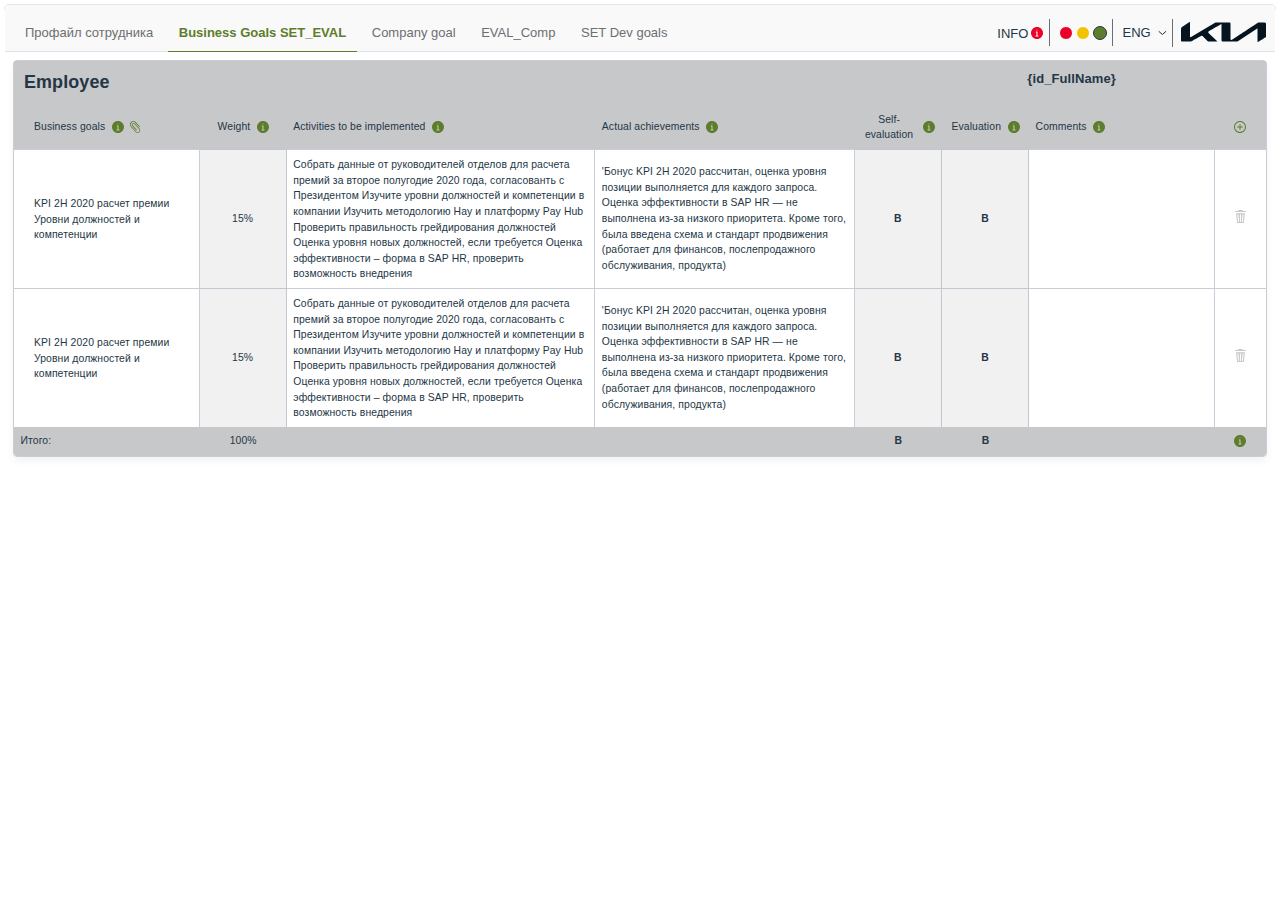
==== commit bbbe287b: "add additional tables" ====
--- a/index.html
+++ b/index.html
@@ -241,11 +241,11 @@
             border: 1px solid rgba(149, 155, 174, 0.25);
         }
 
-        .lang .menu-handler:checked~.select {
+        .lang#lang_handler.active .select {
             display: flex;
         }
 
-        .menu-handler:checked+.arrow-icon svg {
+        .lang#lang_handler.active .arrow-icon svg {
             transform: rotate(180deg) translateY(50%);
             -webkit-transform: rotate(180deg) translateY(50%);
             -moz-transform: rotate(180deg) translateY(50%);
@@ -472,11 +472,8 @@
             -o-border-radius: 10px;
         }
 
-
-
-
         body {
-            overflow-y: hidden;
+            overflow-y: scroll;
             scrollbar-width: 5px;
             height: 8px;
             scrollbar-color: #C7C8CA;
@@ -522,6 +519,17 @@
             z-index: 1;
             padding: 20px 20px 10px 10px;
             transform: translateY(100%);
+            min-width: 265px;
+            text-align: left;
+        }
+
+        #tooltip.tooltip_last {
+            left: auto;
+            right: -50px;
+        }
+
+        #button_add {
+            padding: 8px;
         }
 
         .cross {
@@ -556,6 +564,65 @@
             justify-content: flex-start;
             text-align: left;
         }
+
+        /* table info */
+        .table.table_info {
+            padding-top: 0;
+        }
+
+        .table.table_info .table__wrapper {
+            border-color: #5D7D2B;
+        }
+
+        .table.table_info .table__wrapper .table__row .table__col.table__col_extra-mini {
+            flex-grow: 0;
+        }
+
+        .table.table_info .header__title {
+            padding: 7px 11px;
+            font-weight: 700;
+        }
+
+        .table.table_info .table__wrapper .table__row .table__col {
+            border-right: 0;
+            border-color: rgba(86, 86, 87, 0.5);
+        }
+
+        .table.table_info .table__wrapper .table__head {
+            padding: .5rem;
+        }
+
+        .table.table_info .group__title {
+            padding: 0 5px;
+        }
+
+        .col__letter {
+            font-weight: 700;
+        }
+
+        .col__letter.orange {
+            color: #ED8E00;
+        }
+
+        .col__letter.green {
+            color: #009C42;
+        }
+
+        .col__letter.red {
+            color: #EA0029
+        }
+
+        .col__letter.purple {
+            color: #8800B8;
+        }
+
+        .col__letter.yellow {
+            color: #D5DA00;
+        }
+
+        .hidden {
+            display: none;
+        }
     </style>
 </head>
 
@@ -586,11 +653,10 @@
                 <div class="color-theme__item orange" data-color="orange"></div>
                 <div class="color-theme__item green" data-color="green"></div>
             </div>
-            <label for="menu-handler" class="lang actions__item">
+            <label class="lang actions__item" id="lang_handler">
                 <span class="selected-lang">
                     ENG
                 </span>
-                <input class="menu-handler" type="checkbox" id="menu-handler">
 
                 <span class="arrow-icon">
                     <svg width="9" height="5" viewBox="0 0 9 5" fill="none" xmlns="http://www.w3.org/2000/svg">
@@ -621,7 +687,7 @@
         <div class="table__wrapper">
             <div class="table__header ">
                 <p class="header__title">Employee</p>
-                <p class="header__info">Line Manager: Full name</p>
+                <p class="header__info">{id_FullName}</p>
             </div>
 
             <!-- Шапка таблицы -->
@@ -645,7 +711,7 @@
                         <div class="tooltip" id="tooltip">
                             <!-- текст -->
                             <span>
-                                ТекстТекстТекстТекстТекстТекстТекстТекст
+                                {id_BusinessGoals_Information}
                             </span>
                             <div class="cross close-tooltip">
                                 <div class="line"></div>
@@ -675,7 +741,7 @@
                         <div class="tooltip" id="tooltip">
                             <!-- текст -->
                             <span>
-                                ТекстТекстТекстТекстТекстТекстТекстТекст
+                                {id_Weight_Information}
                             </span>
                             <div class="cross close-tooltip">
                                 <div class="line"></div>
@@ -698,7 +764,7 @@
                         <div class="tooltip" id="tooltip">
                             <!-- текст -->
                             <span>
-                                ТекстТекстТекстТекстТекстТекстТекстТекст
+                                {id_ActivitiesImplemented_Information}
                             </span>
                             <div class="cross close-tooltip">
                                 <div class="line"></div>
@@ -721,7 +787,7 @@
                         <div class="tooltip" id="tooltip">
                             <!-- текст -->
                             <span>
-                                ТекстТекстТекстТекстТекстТекстТекстТекст
+                                {id_ActualAchievements_Information}
                             </span>
                             <div class="cross close-tooltip">
                                 <div class="line"></div>
@@ -743,7 +809,7 @@
                         <div class="tooltip" id="tooltip">
                             <!-- текст -->
                             <span>
-                                ТекстТекстТекстТекстТекстТекстТекстТекст
+                                {id_SelfEvaluation_Information}
                             </span>
                             <div class="cross close-tooltip">
                                 <div class="line"></div>
@@ -765,7 +831,7 @@
                         <div class="tooltip" id="tooltip">
                             <!-- текст -->
                             <span>
-                                ТекстТекстТекстТекстТекстТекстТекстТекст
+                                {id_Evaluation_Information}
                             </span>
                             <div class="cross close-tooltip">
                                 <div class="line"></div>
@@ -784,14 +850,9 @@
                                     fill="gray" />
                             </svg>
                         </div>
-                        <div class="tooltip" id="tooltip">
+                        <div class="tooltip tooltip_last" id="tooltip">
                             <!-- текст -->
-                            <span>
-                                ТекстТекст ТекстТекстТекст Текст ТекстТекст ТекстТекст ТекстТекстТекст Текст ТекстТекст
-                                ТекстТекст ТекстТекстТекст Текст ТекстТекст ТекстТекст ТекстТекстТекст Текст ТекстТекст
-                                ТекстТекст ТекстТекстТекст Текст ТекстТекст ТекстТекст ТекстТекстТекст Текст ТекстТекст
-                                ТекстТекст ТекстТекстТекст Текст ТекстТекст
-                            </span>
+                            <span>{id_Comments_Information}</span>
                             <div class="cross close-tooltip">
                                 <div class="line"></div>
                             </div>
@@ -816,6 +877,19 @@
 
         </div>
     </div>
+
+
+    <!-- table info -->
+    <div id="info-tables" class="hidden">
+        <!-- вторая таблица -->
+        <div id="table_two"></div>
+
+        <!-- третья таблица -->
+        <div id="table_three"></div>
+    </div>
+    </div>
+
+
 </body>
 <script>
     // цветовая тема
@@ -841,64 +915,20 @@
             col_6: `b`,
             col_7: ``
         },
-        // ряд 2
         {
-            col_1: `Страхование жизни и здоровья на 2021 год`,
-            col_2: `20%`,
-            col_3: `'Подписание договора страхования жизни с поставщиком
-Проведение тендера по страхованию здоровья и подписание договора
-Подготовка и проведение коммуникационных сессий для сотрудников по новым программам с помощью поставщика.`,
-            col_4: `'Проведен тендер на страхование здоровья, подписан договор, проведены сеансы связи. Кроме того, организована вакцинация 44 сотрудников.`,
-            col_5: `A`,
-            col_6: `B`,
-            col_7: ``
-        },
-        // ряд 3
-        {
-            col_1: `Пересмотр зарплат и индексация`,
-            col_2: `10%`,
-            col_3: `'Подготовить аналитику зарплаты для % запроса на прибавку зарплаты.
-Подготовить расчетную матрицу`,
-            col_4: `'Выполнено. Кроме того, участвовал в опросах о заработной плате в Korn Ferry и Mercer.`,
-            col_5: `B`,
-            col_6: `B`,
-            col_7: ``
-        },
-        // ряд 4
-        {
-            col_1: `Пересмотреть политику по компенсациям и льготам`,
-            col_2: `10%`,
-            col_3: `'НДФЛ 15% с 2021 г. – развиваем наш подход, практикуют другие компании
-'Добавить карту МИР, дополнительную оплату больничных и правила сверхурочной работы в полис C&B`,
-            col_4: `'«Политика пересмотрена.
-Коммуникация C&B улучшилась`,
-            col_5: `B`,
-            col_6: `B`,
-            col_7: ``
-        },
-        // ряд 5
-        {
-            col_1: `Бенефиты и аналитика`,
+            col_1: `KPI 2H 2020 расчет премии Уровни должностей и компетенции`,
             col_2: `15%`,
-            col_3: `Разработка системы инструментов вознаграждения - как идея - упоминание на собраниях команды
-Разработка HR дашборда (HR KPI – текучесть кадров)
-Идеи благополучия – финансовая грамотность, фитнес, лучшая зона (см. прикрепленные письма)
-Политика в отношении автомобилей и политика в отношении подержанных автомобилей обсуждают право собственности
-Подписка KIA Mobility для сотрудников`,
-            col_4: `'Неденежное вознаграждение в процессе (идея создана, требует реализации)
-Благополучие - Приложение Beffo, Договор в процессе подписания.`,
-            col_5: `C`,
-            col_6: `C`,
-            col_7: `программа нематериального вознаграждения не была реализована в срок`
-        },
-        // ряд 6
-        {
-            col_1: `Overall competencies evaluation`,
-            col_2: `15%`,
-            col_3: `See separate blank`,
-            col_4: `'See separate blank`,
-            col_5: `A`,
-            col_6: `B`,
+            col_3: `Собрать данные от руководителей отделов для расчета премий за второе полугодие 2020 года, согласованть с Президентом
+Изучите уровни должностей и компетенции в компании
+Изучить методологию Hay и платформу Pay Hub
+Проверить правильность грейдирования должностей
+Оценка уровня новых должностей, если требуется
+Оценка эффективности – форма в SAP HR, проверить возможность внедрения`,
+            col_4: `'Бонус KPI 2H 2020 рассчитан, оценка уровня позиции выполняется для каждого запроса.
+Оценка эффективности в SAP HR — не выполнена из-за низкого приоритета.
+Кроме того, была введена схема и стандарт продвижения (работает для финансов, послепродажного обслуживания, продукта)`,
+            col_5: `b`,
+            col_6: `b`,
             col_7: ``
         },
     ];
@@ -907,6 +937,100 @@
         weight: '100%',
         selfEvaluation: 'b',
         evaluation: 'b'
+    }
+
+    // вторая таблица
+    const tableTwoContent = {
+        title: 'Business goals’ achievement appraisal ',
+        rows: [
+            {
+                letter: { color: 'orange', text: 'S' },
+                collumn_2: 'Outstanding',
+                collumn_3: 'Превысил ожидания и достиг большего',
+                collumn_4: 'Exceeded the expectations and more',
+            },
+            {
+                letter: { color: 'yellow', text: 'A' },
+                collumn_2: 'Exceeds expectations',
+                collumn_3: 'Превысил ожидания в части достижения цели',
+                collumn_4: 'Exceeded the expectations of the objectives’ outcome',
+            },
+            {
+                letter: { color: 'green', text: 'B' },
+                collumn_2: 'Fully meets expectations',
+                collumn_3: 'Достиг поставленной цели в требуемом объеме',
+                collumn_4: 'Completed the objective as planned',
+            },
+
+            {
+                letter: { color: 'purple', text: 'C' },
+                collumn_2: 'Needs improvement',
+                collumn_3: 'Почти достиг поставленной цели, но не в требуемом объеме (не так, как было запланировано)',
+                collumn_4: 'Almost completed the objective but not as planned',
+            },
+            {
+                letter: { color: 'red', text: 'D' },
+                collumn_2: 'Does not meet',
+                collumn_3: 'Совсем не достиг поставленной цели',
+                collumn_4: 'Did not complete the objective at all',
+            },
+        ]
+    }
+
+    const tableThreeContent = {
+        title: 'Key factors that are taken in consideration when taking decision on the employees appraisal',
+        groups: [
+            {
+                title: 'Work quality and accuracy. Mistakes (if mistake is done, employee could correct it himself) are rare.',
+                rows: [
+                    {
+                        letter: { color: 'orange', text: 'S' },
+                        text: 'Keeps very high level of accuracy and quality even dealing first time with new and non standard tasks, able to find creative and effective ways of solving routine tasks and implement them '
+                    },
+                    {
+                        letter: { color: 'yellow', text: 'A' },
+                        text: 'Always very high level of accuracy and quality, able to perform tasks without team leader control'
+                    },
+                    {
+                        letter: { color: 'green', text: 'B' },
+                        text: 'Accuracy and quality are higher than expected, mistakes are very rare, some help can be needed'
+                    },
+                    {
+                        letter: { color: 'purple', text: 'C' },
+                        text: 'Not reliable quality, lack of accuracy, mistakes are often, control required'
+                    },
+                    {
+                        letter: { color: 'red', text: 'D' },
+                        text: 'Poor quality, constant mistakes, control is always required'
+                    },
+                ]
+            },
+            {
+                title: 'The volume and scope of work employee is able to manage',
+                rows: [
+                    {
+                        letter: { color: 'orange', text: 'S' },
+                        text: 'Very quick. Constantly is doing more tasks than expected'
+                    },
+                    {
+                        letter: { color: 'yellow', text: 'A' },
+                        text: 'Work quickly, often makes more tasks than expected'
+                    },
+                    {
+                        letter: { color: 'green', text: 'B' },
+                        text: 'Usually manages his scope of work'
+                    },
+                    {
+                        letter: { color: 'purple', text: 'C' },
+                        text: 'Works slowly, requires reminding about terms and identify more urgent tasks'
+                    },
+                    {
+                        letter: { color: 'red', text: 'D' },
+                        text: 'Works slowly does not manage with the set volume of work'
+                    },
+                ]
+            },
+        ]
     }
 
 
@@ -999,7 +1123,7 @@
                 </div>
                 <div class="table__col table__col_medium"></div>
                 <div class="table__col table__col_extra-mini vertical-center flex text-center">
-                    <a href="button_sum-info" id="button_sum-info"
+                    <span id="button_sum-info" onclick="onSumInfoClick()"
                         class="button button_sum-info button_theme-color flex text-center">
                         <svg class="info__icon" width="12" height="12" viewBox="0 0 12 12" fill="none"
                             xmlns="http://www.w3.org/2000/svg">
@@ -1007,12 +1131,14 @@
                                 d="M6 0C2.69147 0 0 2.69147 0 6C0 9.30853 2.69147 12 6 12C9.30853 12 12 9.30853 12 6C12 2.69147 9.30853 0 6 0ZM6 2.50003C6.27603 2.50003 6.49997 2.72397 6.49997 3C6.49997 3.27603 6.27603 3.49997 6 3.49997C5.72397 3.49997 5.50003 3.27603 5.50003 3C5.50003 2.72397 5.72397 2.50003 6 2.50003ZM7.125 9.49997H4.875C4.59851 9.49997 4.37503 9.27603 4.37503 9C4.37503 8.72397 4.59851 8.50003 4.875 8.50003H5.50003V5.50003H5.12503C4.84854 5.50003 4.62497 5.276 4.62497 4.99997C4.62497 4.72403 4.84854 4.5 5.12503 4.5H6C6.27649 4.5 6.49997 4.72403 6.49997 4.99997V8.50003H7.125C7.40149 8.50003 7.62497 8.72397 7.62497 9C7.62497 9.27603 7.40149 9.49997 7.125 9.49997Z"
                                 fill="gray" />
                         </svg>
-                    </a>
+                    </span>
                 </div>
             </div>
             `;
         return footer
     }
+
+    const onSumInfoClick = () => document.querySelector('#info-tables').classList.toggle('hidden')
 
 
     tableContent.forEach(content => tableWrap.appendChild(tableRowTemplate(content)));
@@ -1032,8 +1158,95 @@
         e.currentTarget.nextElementSibling.classList.add('active')
     })
     closeTooltipBtn.forEach(btn => btn.onclick = () => closeTooltips())
-    // document.querySelector('#close-tooltip').onclick = () => document.querySelector('#tooltip').classList.remove('active')
-
+
+    const lang_handler = document.querySelector('#lang_handler');
+    lang_handler.onclick = (e) => e.currentTarget.classList.toggle('active')
+
+    // table 2 and 3
+
+    const tableTwoRowTemplate = (rowContent) => {
+        const row = document.createElement('div');
+        row.className = 'table__row';
+        row.innerHTML = `
+            <div class="table__col table__col_extra-mini container vertical-center">
+                <p class="col__text col__letter ${rowContent.letter.color}">
+                    ${rowContent.letter.text}
+                </p>
+            </div>
+            <div class="table__col table__col_medium vertical-center">
+                <p class="col__text text_left">${rowContent.collumn_2}</p>
+            </div>
+            <div class="table__col table__col_large vertical-center">
+                <p class="col__text">
+                    ${rowContent.collumn_3}
+                </p>
+            </div>
+            <div class="table__col table__col_large vertical-center">
+                <p class="col__text">${rowContent.collumn_4}
+                </p>
+            </div>
+        `;
+        return row
+    };
+    const fillTableTwo = (tableContent) => {
+        const parent = document.querySelector('#table_two');
+        parent.innerHTML = `
+        <div class="table table_info">
+            <div class="table__wrapper">
+                <p class="header__title">${tableContent.title}</p>
+                <div class="table__body"></div>
+            </div>
+        </div>`;
+        const tableBody = parent.querySelector('.table__body');
+        tableContent.rows.forEach(row => tableBody.appendChild(tableTwoRowTemplate(row)))
+    };
+    fillTableTwo(tableTwoContent);
+
+    // table_3
+    const tableThreeRowTemplate = (rowContent) => {
+        const row = document.createElement('div');
+        row.className = 'table__row';
+        row.innerHTML = `
+            <div class="table__col table__col_extra-mini container vertical-center">
+                <p class="col__text col__letter ${rowContent.letter.color}">
+                    ${rowContent.letter.text}
+                </p>
+            </div>
+            <div class="table__col table__col_medium vertical-center">
+                <p class="col__text text_left">${rowContent.text}</p>
+            </div>
+    `;
+        return row
+    };
+    const tableGroupTemplate = (groupContent) => {
+        const groupWrap = document.createElement('div');
+        groupWrap.innerHTML = `
+            <div class="table__head">
+                <div class="table__row">
+                    <p class="group__title">${groupContent.title}</p>
+                </div>
+            </div>
+
+            <div class="table__body"></div>
+        `;
+        const rowsWrap = groupWrap.querySelector('.table__body');
+        groupContent.rows.forEach(row => rowsWrap.appendChild(tableThreeRowTemplate(row)));
+        return groupWrap
+    };
+    fillTableThree = (tableContent) => {
+        const parent = document.querySelector('#table_three');
+        parent.innerHTML = `
+            <div class="table table_info">
+                <div class="table__wrapper">
+                    <p class="header__title">${tableContent.title}</p>
+                </div>
+            </div>
+        `;
+        const tableContentWrap = parent.querySelector('.table__wrapper');
+        tableContent.groups.forEach(group => tableContentWrap.appendChild(tableGroupTemplate(group)))
+
+    }
+    fillTableThree(tableThreeContent)
 </script>
 
 </html>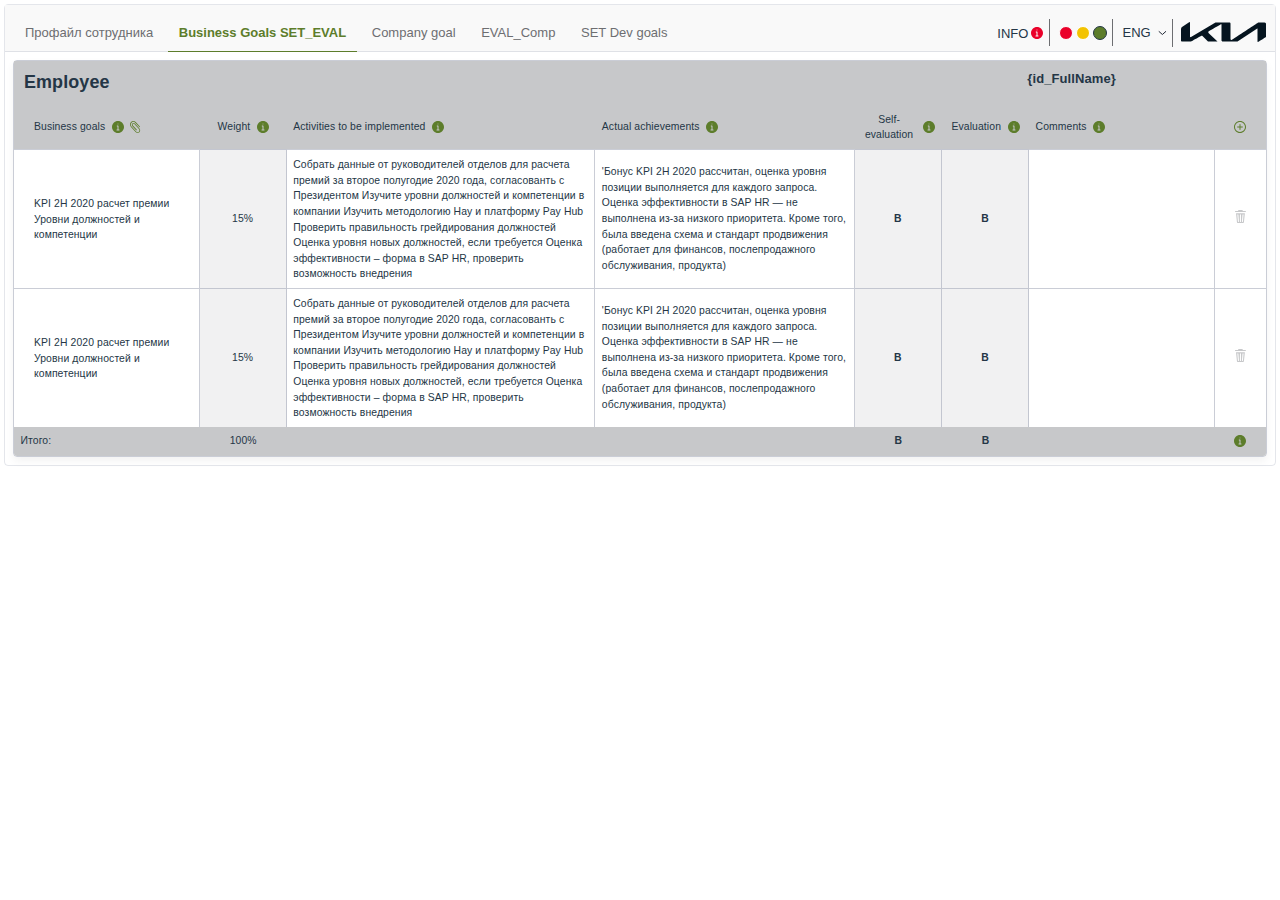
==== commit 8f7408f9: "fix body height" ====
--- a/index.html
+++ b/index.html
@@ -37,7 +37,6 @@
             -o-border-radius: 4px;
             margin: 4px;
             min-width: 1020px;
-            height: calc(100vh - 30px);
         }
 
         a {
@@ -475,7 +474,6 @@
         body {
             overflow-y: scroll;
             scrollbar-width: 5px;
-            height: 8px;
             scrollbar-color: #C7C8CA;
         }
 
